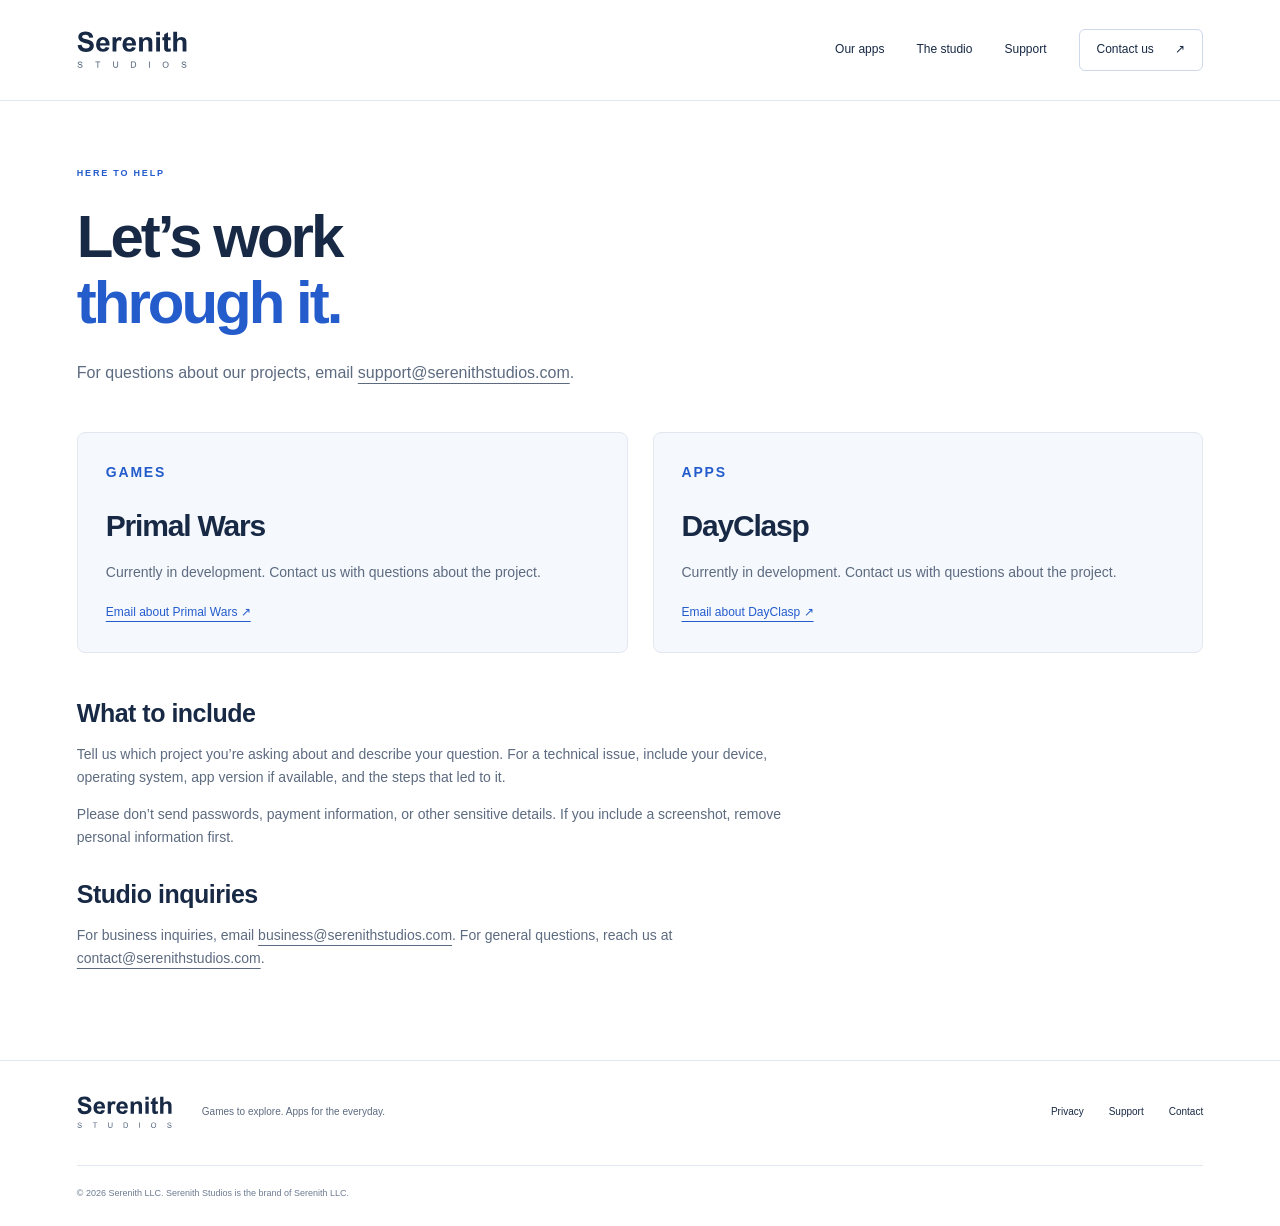
==== support/index.html @ cacbc54d "Publish Serenith Studios app studio website" ====
<!doctype html><html lang="en"><head><meta charset="utf-8"><meta name="viewport" content="width=device-width,initial-scale=1"><meta name="theme-color" content="#ffffff"><title>Support — Serenith Studios</title><meta name="description" content="Contact Serenith Studios for Primal Wars and DayClasp questions and support."><link rel="icon" href="/assets/mark.svg" type="image/svg+xml"><link rel="stylesheet" href="/assets/style.css?v=wordmark-3"></head><body><a class="skip" href="#main">Skip to content</a>
<header><a class="brand" href="/" aria-label="Serenith Studios home"><img class="wordmark" src="/assets/wordmark.svg" alt="Serenith Studios" width="202" height="75"></a><nav aria-label="Main navigation"><a href="/#apps">Our apps</a><a href="/#studio">The studio</a><a href="/support/">Support</a><a class="nav-contact" href="/#contact">Contact us <span aria-hidden="true">↗</span></a></nav></header><main id="main"><section class="document section"><p class="eyebrow">HERE TO HELP</p><h1>Let’s work<br><em>through it.</em></h1><p class="intro">For questions about our projects, email <a href="mailto:support@serenithstudios.com">support@serenithstudios.com</a>.</p><div class="support-grid"><article id="primal-wars"><p class="eyebrow">GAMES</p><h2>Primal Wars</h2><p>Currently in development. Contact us with questions about the project.</p><a class="text-link" href="mailto:support@serenithstudios.com?subject=Primal Wars%20inquiry">Email about Primal Wars ↗</a></article><article id="dayclasp"><p class="eyebrow">APPS</p><h2>DayClasp</h2><p>Currently in development. Contact us with questions about the project.</p><a class="text-link" href="mailto:support@serenithstudios.com?subject=DayClasp%20inquiry">Email about DayClasp ↗</a></article></div><div class="document-copy"><h2>What to include</h2><p>Tell us which project you’re asking about and describe your question. For a technical issue, include your device, operating system, app version if available, and the steps that led to it.</p><p>Please don’t send passwords, payment information, or other sensitive details. If you include a screenshot, remove personal information first.</p><h2>Studio inquiries</h2><p>For business inquiries, email <a href="mailto:business@serenithstudios.com">business@serenithstudios.com</a>. For general questions, reach us at <a href="mailto:contact@serenithstudios.com">contact@serenithstudios.com</a>.</p></div></section></main><footer><a class="brand" href="/"><img class="wordmark" src="/assets/wordmark.svg" alt="Serenith Studios" width="202" height="75"></a><p>Games to explore. Apps for the everyday.</p><div><a href="/privacy/">Privacy</a><a href="/support/">Support</a><a href="mailto:contact@serenithstudios.com">Contact</a></div><small>© 2026 Serenith LLC. Serenith Studios is the brand of Serenith LLC.</small></footer></body></html>
---- assets/style.css ----
:root{color-scheme:light;--ink:#172944;--blue:#245ccc;--muted:#5d6b80;--line:#e2e8f1;--pale:#f5f8fd}*{box-sizing:border-box}html{scroll-behavior:smooth;scroll-padding-top:30px}body{margin:0;background:#fff;color:var(--ink);font:16px/1.65 -apple-system,BlinkMacSystemFont,"Segoe UI",sans-serif;-webkit-font-smoothing:antialiased}a{color:inherit;text-underline-offset:5px}a:focus-visible{outline:3px solid #2f65da;outline-offset:6px}header,main,footer{max-width:1440px;margin:auto}header{display:flex;align-items:center;justify-content:space-between;gap:30px;padding:29px 6%;border-bottom:1px solid var(--line)}.brand{font-size:28px;font-weight:650;letter-spacing:-1.5px;line-height:1;text-decoration:none;display:inline-block}.brand>span{display:block;font-size:8px;letter-spacing:5px;font-weight:500;margin-top:10px;color:#53647d}nav{display:flex;align-items:center;gap:32px;font-size:12px;font-weight:500}nav a{text-decoration:none}nav a:hover,.quiet-link:hover{color:var(--blue)}.nav-contact{padding:10px 17px;border:1px solid #cdd8ea;border-radius:6px}.nav-contact span{margin-left:18px}.skip{position:absolute;top:-100px;left:12px;padding:10px;background:var(--blue);color:#fff;z-index:10}.skip:focus{top:10px}h1,h2,h3,p{margin-top:0}h1,h2,h3{font-weight:600}h1{font-size:clamp(43px,4.8vw,68px);line-height:1.1;letter-spacing:-3px;margin-bottom:23px}h1>span{color:var(--blue)}h2{font-size:36px;line-height:1.2;letter-spacing:-1.2px;margin-bottom:0}h3{font-size:27px;letter-spacing:-.7px;margin-bottom:0}.hero{padding:83px 6% 78px;display:grid;grid-template-columns:1.12fr 1fr;align-items:center;gap:70px}.eyebrow{font-size:9px;font-weight:650;letter-spacing:1.8px;color:var(--blue);margin-bottom:23px}.eyebrow>span,.status-dot{display:inline-block;width:6px;height:6px;border-radius:50%;background:var(--blue);margin-right:8px}.intro{color:var(--muted);font-size:16px;max-width:470px;line-height:1.8;margin-bottom:29px}.hero-actions{display:flex;gap:25px;align-items:center}.button{display:inline-flex;align-items:center;gap:25px;background:var(--blue);color:#fff;border-radius:6px;padding:13px 19px;text-decoration:none;font-size:12px;font-weight:600}.button:hover{background:#1749aa}.quiet-link{display:inline-flex;align-items:center;gap:18px;font-size:12px;text-decoration:none;font-weight:600}.portfolio-preview{min-width:0;border:1px solid #d9e3f3;border-radius:12px;box-shadow:0 20px 60px #213d7410;background:linear-gradient(140deg,#fff,#f5f8ff)}.preview-heading{display:flex;align-items:center;justify-content:space-between;padding:20px 24px;border-bottom:1px solid var(--line);font-size:8px;font-weight:600;letter-spacing:1.6px;color:#6c7a8e}.preview-dot{width:6px;height:6px;border-radius:50%;background:#acbfe3}.preview-product{display:flex;gap:17px;align-items:center;text-decoration:none;padding:27px 24px}.preview-product+.preview-product{border-top:1px solid var(--line)}.preview-product img{width:77px;height:77px;object-fit:contain;border-radius:17px;flex-shrink:0;box-shadow:0 6px 12px #1d35591a}.preview-product h2{font-size:22px;letter-spacing:-.5px;margin:4px 0}.preview-product small{font-size:7px;letter-spacing:1.4px;font-weight:650;color:#68778e}.preview-product p{font-size:10px;color:var(--muted);margin:0}.preview-product .arrow{margin-left:auto;color:var(--blue);font-size:18px}.preview-product:hover{background:#eef4ff}.preview-foot{font-size:9px;color:#61728b;background:#f0f5fd;border-top:1px solid var(--line);padding:13px 24px;border-radius:0 0 12px 12px}.preview-foot .status-dot{width:4px;height:4px;background:#7188ad}.studio-strip{display:flex;gap:30px;align-items:center;margin:0 6%;padding:21px 0;border-block:1px solid var(--line)}.studio-strip>span{font-size:8px;letter-spacing:1.5px;font-weight:600;color:#71819a}.studio-strip p{margin:0;font-size:11px;color:var(--muted)}.studio-strip>a{margin-left:auto;text-decoration:none;color:var(--blue)}.section{padding:75px 6%}.section-heading{display:flex;justify-content:space-between;align-items:flex-end;gap:30px;margin-bottom:35px}.section-heading .eyebrow{margin-bottom:15px}.section-heading>p{font-size:12px;line-height:1.8;color:var(--muted);margin:0}.app-grid{display:grid;grid-template-columns:1fr 1fr;gap:27px}.app-card{border:1px solid var(--line);border-radius:10px;overflow:hidden;scroll-margin-top:30px}.app-stage{position:relative;display:grid;place-items:center;min-height:286px;background:#edf4ff}.day-stage{background:radial-gradient(ellipse at 50% 50%,#e1f2f3,#f2f7fc 65%)}.primal-stage{background:radial-gradient(ellipse at 50% 50%,#e5ecfa,#f2f5fc 65%)}.app-stage>img{width:158px;height:158px;border-radius:34px;box-shadow:0 15px 28px #253f6a26;object-fit:contain}.stage-category{position:absolute;top:20px;left:24px;font-size:8px;letter-spacing:1.6px;color:#627692;font-weight:600}.stage-caption{position:absolute;bottom:19px;font-size:7px;letter-spacing:1.5px;color:#627692}.app-content{padding:25px 27px 0}.app-title{display:flex;justify-content:space-between;align-items:center;gap:10px}.status{font-size:8px;color:#42639a;border:1px solid #d3def0;background:#f6f9ff;border-radius:4px;padding:4px 8px;white-space:nowrap}.app-content>p{font-size:13px;line-height:1.8;color:var(--muted);margin:14px 0 24px;min-height:48px;max-width:420px}.product-link{display:flex;align-items:center;justify-content:space-between;padding:16px 0 19px;border-top:1px solid var(--line);font-size:11px;color:var(--blue);font-weight:600;text-decoration:none}.product-link:hover{text-decoration:underline}.availability-note{font-size:10px;color:#65748a;margin:22px 0 0}.studio{display:grid;grid-template-columns:1fr 1fr;gap:100px;background:var(--pale);border-block:1px solid var(--line)}.studio-description{color:var(--muted);font-size:14px;margin:23px 0;max-width:430px}.principles>div{display:flex;gap:22px;padding:24px 0;border-bottom:1px solid #dce5f1}.principles>div:first-child{padding-top:0}.principles>div:last-child{border:0;padding-bottom:0}.principles>div>span{color:var(--blue);font-size:10px;padding-top:6px}.principles h3{font-size:18px;letter-spacing:-.2px;margin-bottom:6px}.principles p{font-size:12px;color:var(--muted);margin:0}.contact .eyebrow{margin-bottom:15px}.contact>div>p:not(.eyebrow){font-size:13px;color:var(--muted);margin-top:17px;margin-bottom:28px}.contact-grid{display:grid;grid-template-columns:1fr 1fr;gap:27px}.contact-grid>a{position:relative;text-decoration:none;border:1px solid var(--line);border-radius:8px;padding:23px 24px}.contact-grid>a:hover{background:var(--pale);border-color:#bbcff0}.contact-grid span{display:block;font-size:8px;letter-spacing:1.5px;color:#6b7b92;margin-bottom:8px}.contact-grid strong{font-size:15px;font-weight:500;overflow-wrap:anywhere}.contact-grid b{position:absolute;right:23px;top:32px;color:var(--blue);font-weight:400}footer{border-top:1px solid var(--line);padding:35px 6% 25px;display:flex;align-items:center;flex-wrap:wrap;gap:30px}footer .brand{font-size:23px}footer .brand span{font-size:6px;letter-spacing:4px}footer>p{font-size:10px;color:var(--muted);margin:0}footer>div{display:flex;gap:25px;margin-left:auto}footer>div>a{font-size:10px;text-decoration:none}footer>small{width:100%;font-size:9px;color:#6c7b91;border-top:1px solid var(--line);padding-top:20px;margin-top:6px}.document{min-height:70vh;padding-top:65px}.document h1{font-size:60px}.document h1 em{font-style:normal;color:var(--blue)}.document .intro{max-width:650px;overflow-wrap:anywhere}.document-copy{max-width:720px;margin-top:45px}.document-copy h2{font-size:25px;letter-spacing:-.5px;margin:30px 0 15px}.document-copy p{color:var(--muted);font-size:14px}.support-grid{display:grid;grid-template-columns:1fr 1fr;gap:25px;margin-top:45px}.support-grid article{background:var(--pale);border:1px solid var(--line);padding:28px;border-radius:8px}.support-grid h2{font-size:30px;margin-bottom:17px}.support-grid p{color:var(--muted);font-size:14px}.text-link{color:var(--blue);font-size:12px}.support-grid .eyebrow{color:var(--blue)}
@media(min-width:1500px){body{padding-inline:3%}}@media(max-width:1000px){.hero{gap:35px}.hero h1{font-size:48px}.preview-product{padding:23px 18px;gap:12px}.preview-product img{width:65px;height:65px}.preview-product p{max-width:160px}.hero-actions{gap:18px}.studio{gap:50px}.contact-grid strong{font-size:13px}.contact-grid b{right:14px}.app-title h3{font-size:24px}}@media(max-width:760px){header{padding-block:24px}nav{gap:22px}.nav-contact{display:none}.hero{grid-template-columns:1fr;padding-top:53px;padding-bottom:45px;gap:35px}.hero h1{font-size:54px}.hero-copy{max-width:600px}.portfolio-preview{max-width:600px}.preview-product p{max-width:none}.studio-strip{gap:20px}.studio-strip>span{display:none}.section{padding-block:55px}.section-heading{align-items:flex-start;flex-direction:column;gap:17px}h2{font-size:32px}.app-grid{gap:20px}.app-title{flex-direction:column;align-items:flex-start}.app-stage{min-height:250px}.app-stage>img{width:135px;height:135px;border-radius:28px}.app-content{padding-inline:21px}.app-content>p{min-height:92px}.stage-caption{font-size:6px}.stage-category{left:20px}.studio{grid-template-columns:1fr;gap:35px}.contact-grid{grid-template-columns:1fr;gap:15px}.contact-grid strong{font-size:17px}.contact-grid b{right:24px}footer>p{display:none}.document h1{font-size:50px}.support-grid{grid-template-columns:1fr}}@media(max-width:500px){.brand{font-size:25px}.brand>span{font-size:7px;letter-spacing:4px}nav{font-size:10px;gap:16px}.hero h1{font-size:42px;letter-spacing:-1.9px}.eyebrow{font-size:7px;letter-spacing:1.5px}.intro{font-size:14px}.hero-actions{gap:20px}.button,.quiet-link{font-size:10px}.button{padding:12px 15px;gap:20px}.quiet-link{gap:10px}.preview-product img{width:62px;height:62px;border-radius:14px}.preview-product h2{font-size:21px}.preview-product p{font-size:10px}.preview-heading{padding:17px 20px}.preview-product{padding:20px}.preview-foot{padding:12px 20px}.studio-strip p{font-size:9px}.app-grid{grid-template-columns:1fr;gap:25px}.app-stage{min-height:255px}.app-stage>img{width:150px;height:150px;border-radius:32px}.app-title{flex-direction:row;align-items:center}.app-content>p{min-height:0}.stage-caption{font-size:6px}.app-content{padding-inline:23px}h2{font-size:29px;letter-spacing:-.8px}.contact-grid strong{font-size:14px}.contact-grid>a{padding:20px}.contact-grid b{right:17px;top:29px}footer{gap:20px}footer>div{gap:17px}footer>small{font-size:8px}.document h1{font-size:43px}.document-copy p{font-size:13px}}
@media(prefers-reduced-motion:reduce){html{scroll-behavior:auto}}

/* Keep the studio lettering flush with both edges of the wordmark. */
.brand>.wordmark-sub{display:flex;justify-content:space-between;width:100%;letter-spacing:0}footer .brand>.wordmark-sub{letter-spacing:0}
/* Compensate for glyph side bearings so the visible letter edges align. */
.brand>.wordmark-sub{position:relative;left:-.5px;width:calc(100% + 2.5px)}
footer .brand>.wordmark-sub{left:-.4px;width:calc(100% + 2px)}

.brand{line-height:0;letter-spacing:0}.brand .wordmark{display:block;width:110px;height:auto}footer .brand .wordmark{width:95px}.contact-grid{grid-template-columns:repeat(3,minmax(0,1fr))}.contact-grid strong{font-size:12px}.contact-grid b{position:static;display:block;margin-top:12px}.contact-grid>a{padding:20px}@media(max-width:1000px){.contact-grid{grid-template-columns:1fr}.contact-grid strong{font-size:16px}.contact-grid b{position:absolute;top:27px;right:22px;margin:0}}@media(max-width:500px){.brand .wordmark{width:97px}.contact-grid strong{font-size:13px}}
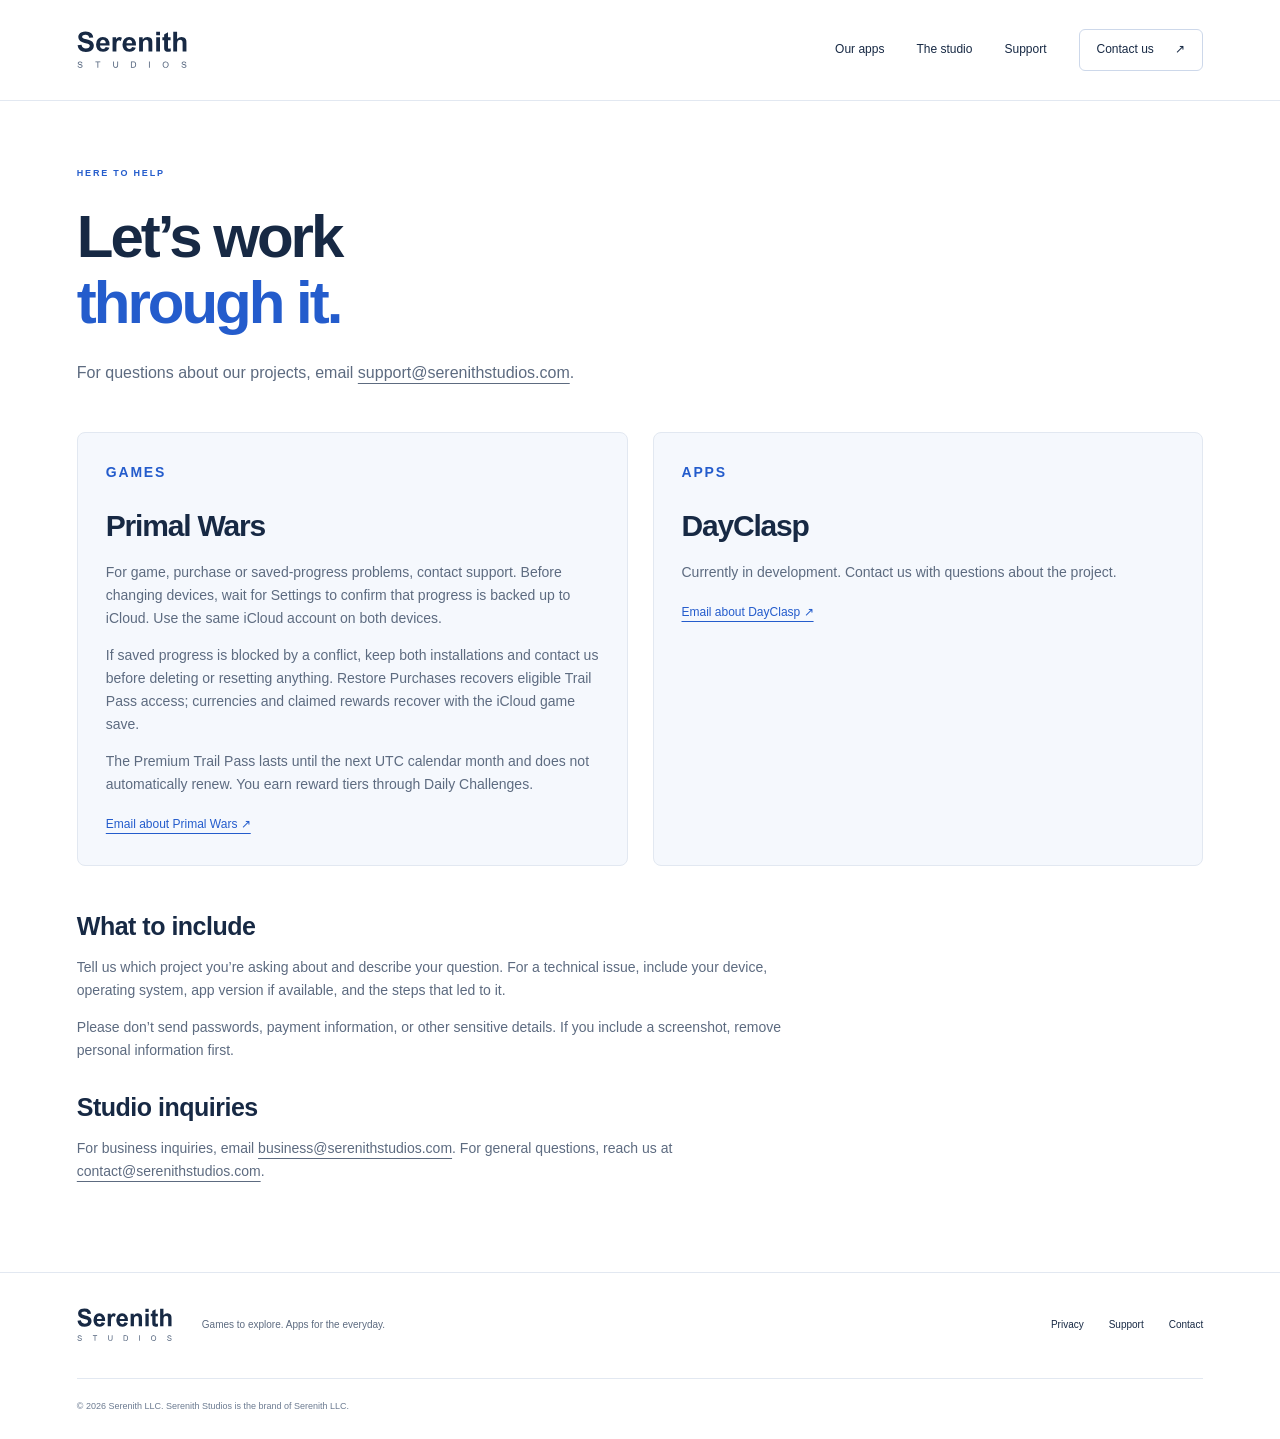
==== commit 63a7f5c2: "Publish Primal Wars privacy policy and save support guidance" ====
--- a/support/index.html
+++ b/support/index.html
@@ -1,2 +1,2 @@
 <!doctype html><html lang="en"><head><meta charset="utf-8"><meta name="viewport" content="width=device-width,initial-scale=1"><meta name="theme-color" content="#ffffff"><title>Support — Serenith Studios</title><meta name="description" content="Contact Serenith Studios for Primal Wars and DayClasp questions and support."><link rel="icon" href="/assets/mark.svg" type="image/svg+xml"><link rel="stylesheet" href="/assets/style.css?v=wordmark-3"></head><body><a class="skip" href="#main">Skip to content</a>
-<header><a class="brand" href="/" aria-label="Serenith Studios home"><img class="wordmark" src="/assets/wordmark.svg" alt="Serenith Studios" width="202" height="75"></a><nav aria-label="Main navigation"><a href="/#apps">Our apps</a><a href="/#studio">The studio</a><a href="/support/">Support</a><a class="nav-contact" href="/#contact">Contact us <span aria-hidden="true">↗</span></a></nav></header><main id="main"><section class="document section"><p class="eyebrow">HERE TO HELP</p><h1>Let’s work<br><em>through it.</em></h1><p class="intro">For questions about our projects, email <a href="mailto:support@serenithstudios.com">support@serenithstudios.com</a>.</p><div class="support-grid"><article id="primal-wars"><p class="eyebrow">GAMES</p><h2>Primal Wars</h2><p>Currently in development. Contact us with questions about the project.</p><a class="text-link" href="mailto:support@serenithstudios.com?subject=Primal Wars%20inquiry">Email about Primal Wars ↗</a></article><article id="dayclasp"><p class="eyebrow">APPS</p><h2>DayClasp</h2><p>Currently in development. Contact us with questions about the project.</p><a class="text-link" href="mailto:support@serenithstudios.com?subject=DayClasp%20inquiry">Email about DayClasp ↗</a></article></div><div class="document-copy"><h2>What to include</h2><p>Tell us which project you’re asking about and describe your question. For a technical issue, include your device, operating system, app version if available, and the steps that led to it.</p><p>Please don’t send passwords, payment information, or other sensitive details. If you include a screenshot, remove personal information first.</p><h2>Studio inquiries</h2><p>For business inquiries, email <a href="mailto:business@serenithstudios.com">business@serenithstudios.com</a>. For general questions, reach us at <a href="mailto:contact@serenithstudios.com">contact@serenithstudios.com</a>.</p></div></section></main><footer><a class="brand" href="/"><img class="wordmark" src="/assets/wordmark.svg" alt="Serenith Studios" width="202" height="75"></a><p>Games to explore. Apps for the everyday.</p><div><a href="/privacy/">Privacy</a><a href="/support/">Support</a><a href="mailto:contact@serenithstudios.com">Contact</a></div><small>© 2026 Serenith LLC. Serenith Studios is the brand of Serenith LLC.</small></footer></body></html>+<header><a class="brand" href="/" aria-label="Serenith Studios home"><img class="wordmark" src="/assets/wordmark.svg" alt="Serenith Studios" width="202" height="75"></a><nav aria-label="Main navigation"><a href="/#apps">Our apps</a><a href="/#studio">The studio</a><a href="/support/">Support</a><a class="nav-contact" href="/#contact">Contact us <span aria-hidden="true">↗</span></a></nav></header><main id="main"><section class="document section"><p class="eyebrow">HERE TO HELP</p><h1>Let’s work<br><em>through it.</em></h1><p class="intro">For questions about our projects, email <a href="mailto:support@serenithstudios.com">support@serenithstudios.com</a>.</p><div class="support-grid"><article id="primal-wars"><p class="eyebrow">GAMES</p><h2>Primal Wars</h2><p>For game, purchase or saved-progress problems, contact support. Before changing devices, wait for Settings to confirm that progress is backed up to iCloud. Use the same iCloud account on both devices.</p><p>If saved progress is blocked by a conflict, keep both installations and contact us before deleting or resetting anything. Restore Purchases recovers eligible Trail Pass access; currencies and claimed rewards recover with the iCloud game save.</p><p>The Premium Trail Pass lasts until the next UTC calendar month and does not automatically renew. You earn reward tiers through Daily Challenges.</p><a class="text-link" href="mailto:support@serenithstudios.com?subject=Primal Wars%20inquiry">Email about Primal Wars ↗</a></article><article id="dayclasp"><p class="eyebrow">APPS</p><h2>DayClasp</h2><p>Currently in development. Contact us with questions about the project.</p><a class="text-link" href="mailto:support@serenithstudios.com?subject=DayClasp%20inquiry">Email about DayClasp ↗</a></article></div><div class="document-copy"><h2>What to include</h2><p>Tell us which project you’re asking about and describe your question. For a technical issue, include your device, operating system, app version if available, and the steps that led to it.</p><p>Please don’t send passwords, payment information, or other sensitive details. If you include a screenshot, remove personal information first.</p><h2>Studio inquiries</h2><p>For business inquiries, email <a href="mailto:business@serenithstudios.com">business@serenithstudios.com</a>. For general questions, reach us at <a href="mailto:contact@serenithstudios.com">contact@serenithstudios.com</a>.</p></div></section></main><footer><a class="brand" href="/"><img class="wordmark" src="/assets/wordmark.svg" alt="Serenith Studios" width="202" height="75"></a><p>Games to explore. Apps for the everyday.</p><div><a href="/privacy/">Privacy</a><a href="/support/">Support</a><a href="mailto:contact@serenithstudios.com">Contact</a></div><small>© 2026 Serenith LLC. Serenith Studios is the brand of Serenith LLC.</small></footer></body></html>
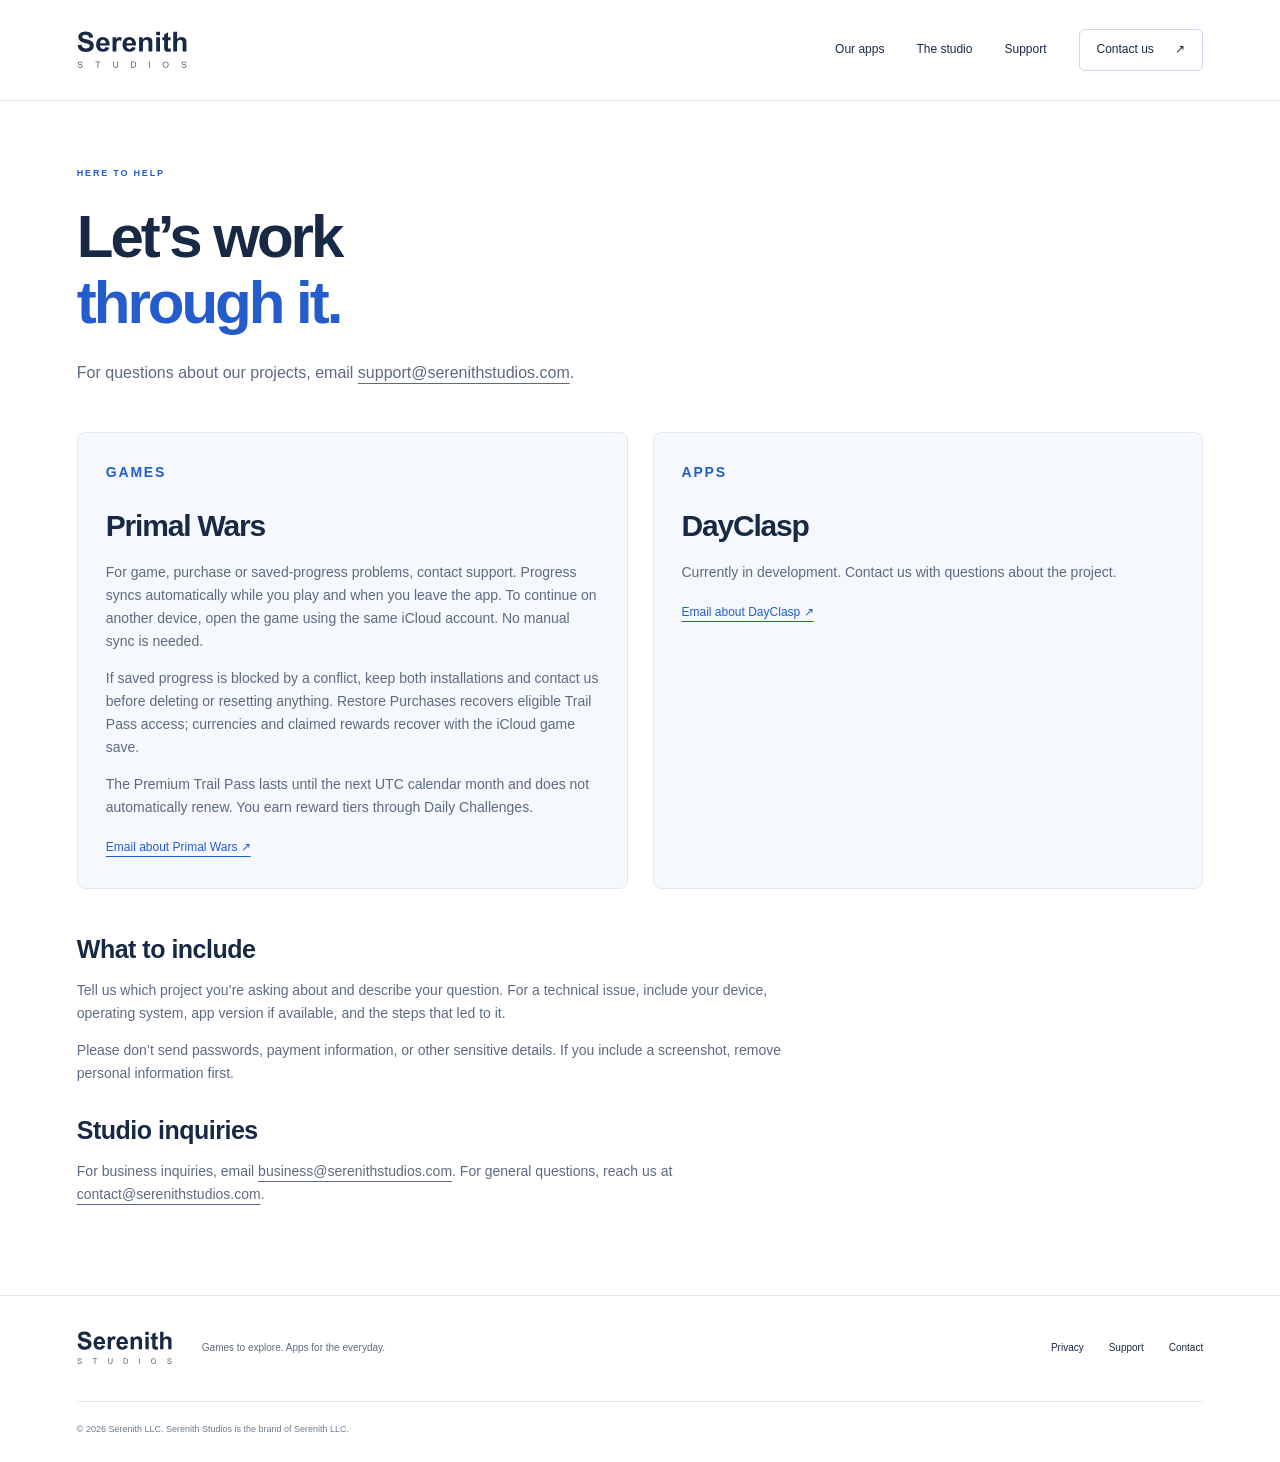
==== commit 2285a4a9: "Explain automatic Primal Wars device syncing" ====
--- a/support/index.html
+++ b/support/index.html
@@ -1,2 +1,2 @@
 <!doctype html><html lang="en"><head><meta charset="utf-8"><meta name="viewport" content="width=device-width,initial-scale=1"><meta name="theme-color" content="#ffffff"><title>Support — Serenith Studios</title><meta name="description" content="Contact Serenith Studios for Primal Wars and DayClasp questions and support."><link rel="icon" href="/assets/mark.svg" type="image/svg+xml"><link rel="stylesheet" href="/assets/style.css?v=wordmark-3"></head><body><a class="skip" href="#main">Skip to content</a>
-<header><a class="brand" href="/" aria-label="Serenith Studios home"><img class="wordmark" src="/assets/wordmark.svg" alt="Serenith Studios" width="202" height="75"></a><nav aria-label="Main navigation"><a href="/#apps">Our apps</a><a href="/#studio">The studio</a><a href="/support/">Support</a><a class="nav-contact" href="/#contact">Contact us <span aria-hidden="true">↗</span></a></nav></header><main id="main"><section class="document section"><p class="eyebrow">HERE TO HELP</p><h1>Let’s work<br><em>through it.</em></h1><p class="intro">For questions about our projects, email <a href="mailto:support@serenithstudios.com">support@serenithstudios.com</a>.</p><div class="support-grid"><article id="primal-wars"><p class="eyebrow">GAMES</p><h2>Primal Wars</h2><p>For game, purchase or saved-progress problems, contact support. Before changing devices, wait for Settings to confirm that progress is backed up to iCloud. Use the same iCloud account on both devices.</p><p>If saved progress is blocked by a conflict, keep both installations and contact us before deleting or resetting anything. Restore Purchases recovers eligible Trail Pass access; currencies and claimed rewards recover with the iCloud game save.</p><p>The Premium Trail Pass lasts until the next UTC calendar month and does not automatically renew. You earn reward tiers through Daily Challenges.</p><a class="text-link" href="mailto:support@serenithstudios.com?subject=Primal Wars%20inquiry">Email about Primal Wars ↗</a></article><article id="dayclasp"><p class="eyebrow">APPS</p><h2>DayClasp</h2><p>Currently in development. Contact us with questions about the project.</p><a class="text-link" href="mailto:support@serenithstudios.com?subject=DayClasp%20inquiry">Email about DayClasp ↗</a></article></div><div class="document-copy"><h2>What to include</h2><p>Tell us which project you’re asking about and describe your question. For a technical issue, include your device, operating system, app version if available, and the steps that led to it.</p><p>Please don’t send passwords, payment information, or other sensitive details. If you include a screenshot, remove personal information first.</p><h2>Studio inquiries</h2><p>For business inquiries, email <a href="mailto:business@serenithstudios.com">business@serenithstudios.com</a>. For general questions, reach us at <a href="mailto:contact@serenithstudios.com">contact@serenithstudios.com</a>.</p></div></section></main><footer><a class="brand" href="/"><img class="wordmark" src="/assets/wordmark.svg" alt="Serenith Studios" width="202" height="75"></a><p>Games to explore. Apps for the everyday.</p><div><a href="/privacy/">Privacy</a><a href="/support/">Support</a><a href="mailto:contact@serenithstudios.com">Contact</a></div><small>© 2026 Serenith LLC. Serenith Studios is the brand of Serenith LLC.</small></footer></body></html>
+<header><a class="brand" href="/" aria-label="Serenith Studios home"><img class="wordmark" src="/assets/wordmark.svg" alt="Serenith Studios" width="202" height="75"></a><nav aria-label="Main navigation"><a href="/#apps">Our apps</a><a href="/#studio">The studio</a><a href="/support/">Support</a><a class="nav-contact" href="/#contact">Contact us <span aria-hidden="true">↗</span></a></nav></header><main id="main"><section class="document section"><p class="eyebrow">HERE TO HELP</p><h1>Let’s work<br><em>through it.</em></h1><p class="intro">For questions about our projects, email <a href="mailto:support@serenithstudios.com">support@serenithstudios.com</a>.</p><div class="support-grid"><article id="primal-wars"><p class="eyebrow">GAMES</p><h2>Primal Wars</h2><p>For game, purchase or saved-progress problems, contact support. Progress syncs automatically while you play and when you leave the app. To continue on another device, open the game using the same iCloud account. No manual sync is needed.</p><p>If saved progress is blocked by a conflict, keep both installations and contact us before deleting or resetting anything. Restore Purchases recovers eligible Trail Pass access; currencies and claimed rewards recover with the iCloud game save.</p><p>The Premium Trail Pass lasts until the next UTC calendar month and does not automatically renew. You earn reward tiers through Daily Challenges.</p><a class="text-link" href="mailto:support@serenithstudios.com?subject=Primal Wars%20inquiry">Email about Primal Wars ↗</a></article><article id="dayclasp"><p class="eyebrow">APPS</p><h2>DayClasp</h2><p>Currently in development. Contact us with questions about the project.</p><a class="text-link" href="mailto:support@serenithstudios.com?subject=DayClasp%20inquiry">Email about DayClasp ↗</a></article></div><div class="document-copy"><h2>What to include</h2><p>Tell us which project you’re asking about and describe your question. For a technical issue, include your device, operating system, app version if available, and the steps that led to it.</p><p>Please don’t send passwords, payment information, or other sensitive details. If you include a screenshot, remove personal information first.</p><h2>Studio inquiries</h2><p>For business inquiries, email <a href="mailto:business@serenithstudios.com">business@serenithstudios.com</a>. For general questions, reach us at <a href="mailto:contact@serenithstudios.com">contact@serenithstudios.com</a>.</p></div></section></main><footer><a class="brand" href="/"><img class="wordmark" src="/assets/wordmark.svg" alt="Serenith Studios" width="202" height="75"></a><p>Games to explore. Apps for the everyday.</p><div><a href="/privacy/">Privacy</a><a href="/support/">Support</a><a href="mailto:contact@serenithstudios.com">Contact</a></div><small>© 2026 Serenith LLC. Serenith Studios is the brand of Serenith LLC.</small></footer></body></html>
